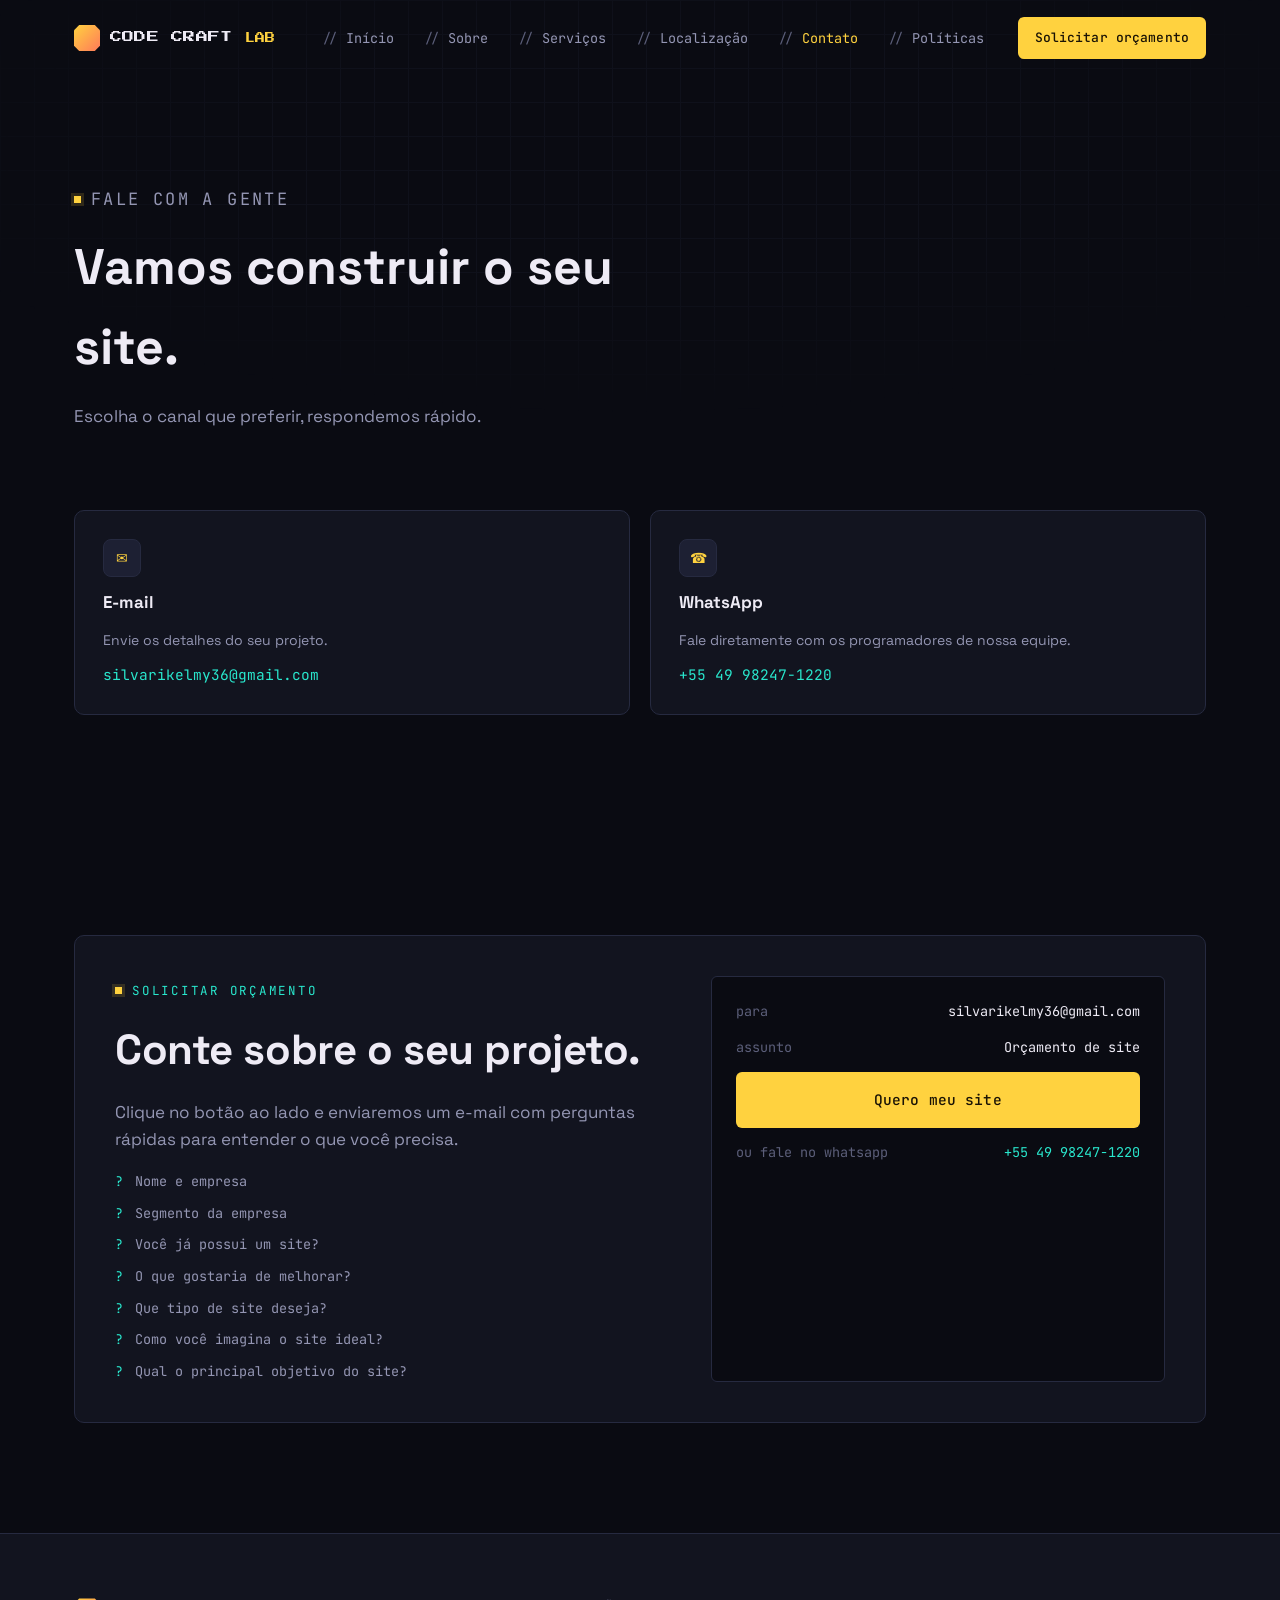
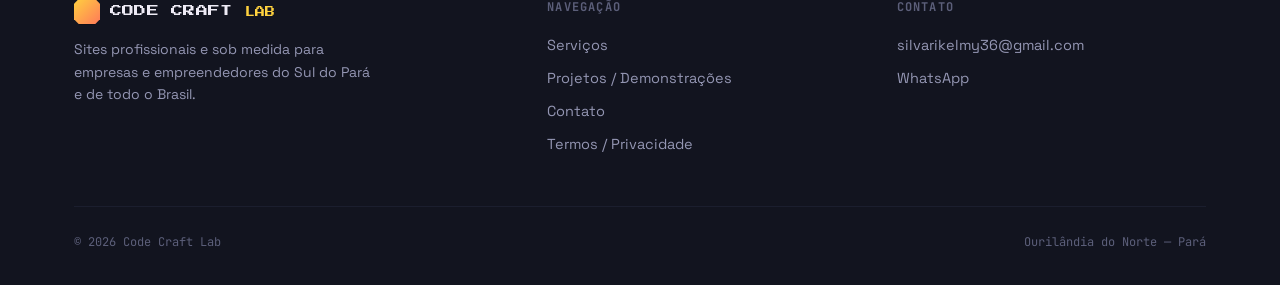
==== contato.html @ 71722f75 "Add files via upload" ====
<!DOCTYPE html>
<html lang="pt-BR">
<head>
<meta charset="UTF-8">
<meta name="viewport" content="width=device-width, initial-scale=1.0">
<title>Contato — Code Craft Lab</title>
<meta name="description" content="Fale com a Code Craft Lab por e-mail ou WhatsApp e solicite um orçamento para o seu site.">
<link rel="preconnect" href="https://fonts.googleapis.com">
<link rel="preconnect" href="https://fonts.gstatic.com" crossorigin>
<link href="https://fonts.googleapis.com/css2?family=Press+Start+2P&family=Space+Grotesk:wght@400;500;600;700&family=JetBrains+Mono:wght@400;500&display=swap" rel="stylesheet">
<link rel="stylesheet" href="css/style.css">
</head>
<body>

<header class="site-header">
  <div class="container nav">
    <a href="index.html" class="brand">
      <span class="brand-mark"></span>
      <span>CODE CRAFT <small>LAB</small></span>
    </a>
    <div class="nav-menu">
      <ul class="nav-links">
        <li><a href="index.html">Início</a></li>
        <li><a href="sobre.html">Sobre</a></li>
        <li><a href="servicos.html">Serviços</a></li>
        <li><a href="localizacao.html">Localização</a></li>
        <li><a href="contato.html" class="active">Contato</a></li>
        <li><a href="politicas.html">Políticas</a></li>
      </ul>
      <a href="index.html#orcamento" class="btn btn-primary btn-small">Solicitar orçamento</a>
    </div>
    <button class="nav-toggle" aria-label="Abrir menu" aria-expanded="false">
      <span></span><span></span><span></span>
    </button>
  </div>
</header>

<main>
  <section class="page-hero">
    <div class="pixel-field"></div>
    <div class="container reveal">
      <p class="eyebrow">Fale com a gente</p>
      <h1>Vamos construir o seu site.</h1>
      <p>Escolha o canal que preferir, respondemos rápido.</p>
    </div>
  </section>

  <section class="section" style="padding-top:0;">
    <div class="container">
      <div class="contact-grid reveal">
        <div class="contact-card">
          <div class="diff-icon">✉</div>
          <h3>E-mail</h3>
          <p style="color:var(--ink-muted);font-size:14px;">Envie os detalhes do seu projeto.</p>
          <a href="mailto:silvarikelmy36@gmail.com">silvarikelmy36@gmail.com</a>
        </div>
        <div class="contact-card">
          <div class="diff-icon">☎</div>
          <h3>WhatsApp</h3>
          <p style="color:var(--ink-muted);font-size:14px;">Fale diretamente com os programadores de nossa equipe.</p>
          <a href="https://wa.me/5549982471220" target="_blank" rel="noopener">+55 49 98247-1220</a>
        </div>
  <!-- futuro insta do code
        <div class="contact-card">
          <div class="diff-icon">◎</div>
          <h3>Instagram</h3>
          <p style="color:var(--ink-muted);font-size:14px;">Acompanhe projetos e bastidores.</p>
          <a href="https://instagram.com" target="_blank" rel="noopener">@codecraftlab</a>
        </div>
  -->
      </div>
    </div>
  </section> 
  
  <section class="section">
    <div class="container">
      <div class="quote-card reveal-scale">
        <div>
          <p class="eyebrow">Solicitar orçamento</p>
          <h2 class="section-title">Conte sobre o seu projeto.</h2>
          <p class="section-sub">Clique no botão ao lado e enviaremos um e-mail com perguntas rápidas para entender o que você precisa.</p>
          <ul class="quote-questions">
            <li>Nome e empresa</li>
            <li>Segmento da empresa</li>
            <li>Você já possui um site?</li>
            <li>O que gostaria de melhorar?</li>
            <li>Que tipo de site deseja?</li>
            <li>Como você imagina o site ideal?</li>
            <li>Qual o principal objetivo do site?</li>
          </ul>
        </div>
        <div class="quote-panel">
          <div class="row"><span>para</span><span>silvarikelmy36@gmail.com</span></div>
          <div class="row"><span>assunto</span><span>Orçamento de site</span></div>
          <a href="#" data-quote-link class="btn btn-primary btn-block">Quero meu site</a>
          <div class="row"><span>ou fale no whatsapp</span><a href="https://wa.me/5549982471220" target="_blank" rel="noopener">+55 49 98247-1220</a></div>
        </div>
      </div>
    </div>
  </section>
</main>

<footer class="site-footer">
  <div class="container">
    <div class="footer-grid">
      <div class="footer-brand">
        <div class="brand"><span class="brand-mark"></span><span>CODE CRAFT <small>LAB</small></span></div>
        <p>Sites profissionais e sob medida para empresas e empreendedores do Sul do Pará e de todo o Brasil.</p>
      </div>
      <div class="footer-col">
        <h4>Navegação</h4>
        <a href="servicos.html">Serviços</a>
        <a href="index.html#projetos">Projetos / Demonstrações</a>
        <a href="contato.html">Contato</a>
        <a href="politicas.html">Termos / Privacidade</a>
      </div>
      <div class="footer-col">
        <h4>Contato</h4>
        <a href="mailto:silvarikelmy36@gmail.com">silvarikelmy36@gmail.com</a>
        <a href="https://wa.me/5549982471220" target="_blank" rel="noopener">WhatsApp</a>
    <!--<a href="https://instagram.com" target="_blank" rel="noopener">Instagram</a>
    -->
      </div>
    </div>
    <div class="footer-bottom">
      <span>© <span data-year></span> Code Craft Lab</span>
      <span>Ourilândia do Norte — Pará</span>
    </div>
  </div>
</footer>

<script src="js/main.js"></script>
</body>
</html>
---- css/style.css ----
/* ============================================================
   CODE CRAFT LAB — design tokens
   Palette derived from a code-editor syntax theme:
   void background, coral "keyword", cyan "string", gold "pixel-block"
   ============================================================ */
:root{
  --bg-void:      #0a0b12;
  --bg-panel:     #12141f;
  --bg-panel-2:   #171a29;
  --bg-raised:    #1d2033;
  --line:         #262a40;
  --line-soft:    #1b1e2e;

  --ink:          #eeebf5;
  --ink-muted:    #9496b3;
  --ink-faint:    #5c5f7a;

  --coral:        #ff7a59;   /* keyword */
  --coral-dim:    #b6543d;
  --cyan:         #29e7cd;   /* string */
  --cyan-dim:     #1c9c8b;
  --gold:         #ffd23f;   /* pixel-block accent */
  --gold-dim:     #b99423;
  --violet:       #8b7dff;   /* comment / secondary */

  --font-pixel:   'Press Start 2P', monospace;
  --font-display: 'Space Grotesk', sans-serif;
  --font-body:    'Space Grotesk', sans-serif;
  --font-mono:    'JetBrains Mono', monospace;

  --container: 1180px;
  --radius: 10px;
  --radius-sm: 6px;

  --ease: cubic-bezier(.22,.9,.28,1);
}

*,*::before,*::after{ box-sizing:border-box; }
html{ scroll-behavior:smooth; }
@media (prefers-reduced-motion: reduce){
  html{ scroll-behavior:auto; }
  *,*::before,*::after{ animation-duration:.001ms !important; animation-iteration-count:1 !important; transition-duration:.001ms !important; scroll-behavior:auto !important; }
}

body{
  margin:0;
  background:var(--bg-void);
  color:var(--ink);
  font-family:var(--font-body);
  font-size:16px;
  line-height:1.6;
  -webkit-font-smoothing:antialiased;
  overflow-x:hidden;
}

img,svg{ display:block; max-width:100%; }
a{ color:inherit; text-decoration:none; }
ul{ margin:0; padding:0; list-style:none; }
h1,h2,h3,h4,p{ margin:0; }
button{ font-family:inherit; cursor:pointer; }

.container{
  width:100%;
  max-width:var(--container);
  margin:0 auto;
  padding:0 24px;
}

/* faint pixel-grid backdrop used behind dark sections */
.pixel-field{
  position:absolute; inset:0;
  background-image:
    linear-gradient(var(--line-soft) 1px, transparent 1px),
    linear-gradient(90deg, var(--line-soft) 1px, transparent 1px);
  background-size:34px 34px;
  opacity:.35;
  mask-image:radial-gradient(ellipse 70% 60% at 50% 30%, #000 40%, transparent 85%);
  pointer-events:none;
}

.eyebrow{
  display:inline-flex; align-items:center; gap:10px;
  font-family:var(--font-mono);
  font-size:12.5px;
  letter-spacing:.14em;
  text-transform:uppercase;
  color:var(--cyan);
}
.eyebrow::before{
  content:"";
  width:7px; height:7px;
  background:var(--gold);
  box-shadow:0 0 0 3px rgba(255,210,63,.15);
}

.section{ position:relative; padding:110px 0; }
.section-head{ max-width:640px; margin-bottom:56px; }
.section-title{
  font-family:var(--font-display);
  font-weight:700;
  font-size:clamp(28px,4vw,42px);
  letter-spacing:-.01em;
  margin-top:14px;
}
.section-sub{
  margin-top:16px;
  color:var(--ink-muted);
  font-size:17px;
  max-width:52ch;
}

/* reveal-on-scroll */
.reveal{ opacity:0; transform:translateY(28px); transition:opacity .7s var(--ease), transform .7s var(--ease); }
.reveal.is-visible{ opacity:1; transform:translateY(0); }
.reveal-scale{ opacity:0; transform:scale(.94); transition:opacity .7s var(--ease), transform .7s var(--ease); }
.reveal-scale.is-visible{ opacity:1; transform:scale(1); }

/* ---------- buttons ---------- */
.btn{
  display:inline-flex; align-items:center; justify-content:center; gap:10px;
  padding:15px 26px;
  border-radius:var(--radius-sm);
  font-family:var(--font-mono);
  font-size:14.5px;
  font-weight:500;
  letter-spacing:.01em;
  border:1px solid transparent;
  transition:transform .25s var(--ease), box-shadow .25s var(--ease), background .25s var(--ease), border-color .25s var(--ease);
  white-space:nowrap;
}
.btn-primary{
  background:var(--gold);
  color:#1a1305;
  box-shadow:0 0 0 0 rgba(255,210,63,.5);
}
.btn-primary:hover{ transform:translateY(-2px); box-shadow:0 10px 24px -8px rgba(255,210,63,.55); }
.btn-primary:active{ transform:translateY(0); }
.btn-ghost{
  background:transparent;
  color:var(--ink);
  border-color:var(--line);
}
.btn-ghost:hover{ border-color:var(--cyan); color:var(--cyan); transform:translateY(-2px); }
.btn-small{ padding:10px 16px; font-size:13px; }
.btn-block{ width:100%; }

/* ---------- header ---------- */
.site-header{
  position:fixed; top:0; left:0; right:0; z-index:100;
  border-bottom:1px solid transparent;
  transition:background .35s var(--ease), border-color .35s var(--ease), backdrop-filter .35s var(--ease);
}
.site-header.is-scrolled{
  background:rgba(10,11,18,.82);
  backdrop-filter:blur(10px);
  border-color:var(--line);
}
.nav{
  display:flex; align-items:center; justify-content:space-between;
  height:76px;
}
.brand{
  display:flex; align-items:center; gap:10px;
  font-family:var(--font-pixel);
  font-size:12px;
  letter-spacing:.02em;
}
.brand-mark{
  width:26px; height:26px;
  background:
    linear-gradient(135deg, var(--gold), var(--coral));
  position:relative;
  box-shadow:
    3px 0 0 0 var(--bg-void), -3px 0 0 0 var(--bg-void),
    0 3px 0 0 var(--bg-void), 0 -3px 0 0 var(--bg-void);
  clip-path:polygon(20% 0,80% 0,100% 20%,100% 80%,80% 100%,20% 100%,0 80%,0 20%);
}
.brand span{ color:var(--ink); }
.brand small{ color:var(--gold); }

.nav-menu{ display:flex; align-items:center; gap:34px; }
.nav-links{ display:flex; align-items:center; gap:30px; }
.nav-links a{
  font-family:var(--font-mono);
  font-size:13.5px;
  color:var(--ink-muted);
  position:relative;
  padding:4px 0;
  transition:color .2s;
}
.nav-links a::before{ content:"// "; color:var(--ink-faint); }
.nav-links a:hover,.nav-links a.active{ color:var(--ink); }
.nav-links a.active{ color:var(--gold); }

.nav-toggle{
  display:none;
  width:38px; height:38px;
  border:1px solid var(--line);
  border-radius:var(--radius-sm);
  background:var(--bg-panel);
  align-items:center; justify-content:center;
  flex-direction:column; gap:5px;
}
.nav-toggle span{ width:16px; height:2px; background:var(--ink); transition:transform .25s, opacity .25s; }
.nav-toggle.is-open span:nth-child(1){ transform:translateY(7px) rotate(45deg); }
.nav-toggle.is-open span:nth-child(2){ opacity:0; }
.nav-toggle.is-open span:nth-child(3){ transform:translateY(-7px) rotate(-45deg); }

@media (max-width:860px){
  .nav-toggle{ display:flex; }
  .nav-menu{
    position:fixed; top:76px; left:0; right:0;
    background:var(--bg-panel);
    border-bottom:1px solid var(--line);
    flex-direction:column; align-items:stretch;
    padding:22px 24px 28px;
    gap:22px;
    transform:translateY(-12px);
    opacity:0; visibility:hidden;
    transition:opacity .25s var(--ease), transform .25s var(--ease), visibility .25s;
  }
  .nav-menu.is-open{ opacity:1; transform:translateY(0); visibility:visible; }
  .nav-links{ flex-direction:column; align-items:flex-start; gap:16px; }
  .nav-menu .btn{ width:100%; }
}

/* ---------- hero ---------- */
.hero{
  position:relative;
  min-height:100svh;
  display:flex; align-items:center;
  padding-top:76px;
  overflow:hidden;
}
.hero-inner{
  position:relative; z-index:2;
  width:100%;
  padding:64px 0 96px;
  display:flex; flex-direction:column; align-items:center;
  text-align:center;
}
.hero-glow{
  position:absolute; z-index:0;
  width:900px; height:900px; left:50%; top:-260px;
  transform:translateX(-50%);
  background:radial-gradient(circle, rgba(255,210,63,.10), rgba(41,231,205,.06) 45%, transparent 70%);
  pointer-events:none;
}

.hero-logo{
  --tilt-x:0deg; --tilt-y:0deg;
  perspective:900px;
  margin-bottom:34px;
}
.hero-logo-inner{
  transform:rotateX(var(--tilt-y)) rotateY(var(--tilt-x));
  transition:transform .15s ease-out;
  display:inline-flex; flex-direction:column; align-items:flex-start;
  animation:float 6s ease-in-out infinite;
}
@keyframes float{
  0%,100%{ transform:rotateX(var(--tilt-y)) rotateY(var(--tilt-x)) translateY(0); }
  50%{ transform:rotateX(var(--tilt-y)) rotateY(var(--tilt-x)) translateY(-10px); }
}
.pixel-line{
  font-family:var(--font-pixel);
  line-height:1;
  letter-spacing:.02em;
  color:var(--ink);
  font-size:clamp(34px,8.6vw,84px);
  text-shadow:
    1px 1px 0 var(--gold-dim), 2px 2px 0 var(--gold-dim), 3px 3px 0 var(--gold-dim),
    4px 4px 0 var(--gold-dim), 5px 5px 0 var(--gold-dim), 6px 6px 0 var(--gold-dim),
    7px 7px 0 rgba(0,0,0,.55), 8px 8px 18px rgba(0,0,0,.5);
  opacity:0;
  animation:blockIn .6s var(--ease) forwards;
}
.craft-t{
  display:inline-block;
  position:relative;
  left:-0.4em;
}
.pixel-line--craft{
  color:var(--bg-void);
  -webkit-text-stroke:2px var(--ink);
  text-shadow:
    1px 1px 0 var(--cyan-dim), 2px 2px 0 var(--cyan-dim), 3px 3px 0 var(--cyan-dim),
    4px 4px 0 var(--cyan-dim), 5px 5px 0 var(--cyan-dim), 6px 6px 0 var(--cyan-dim),
    7px 7px 0 rgba(0,0,0,.55), 8px 8px 18px rgba(0,0,0,.5);
  animation-delay:.18s;
  margin-top:.05em;
}
.pixel-line--lab{
  align-self:flex-end;
  margin-top:-10px;
  font-size:clamp(13px,2.4vw,22px);
  color:var(--coral);
  text-shadow:2px 2px 0 var(--coral-dim), 4px 4px 10px rgba(0,0,0,.5);
  animation-delay:.36s;
}
@keyframes blockIn{
  0%{ opacity:0; transform:translateY(18px) scale(.92); filter:blur(2px); }
  100%{ opacity:1; transform:translateY(0) scale(1); filter:blur(0); }
}

.pixel-particle{
  position:absolute;
  width:10px; height:10px;
  background:var(--gold);
  opacity:.55;
  animation:drift 9s linear infinite;
  pointer-events:none;
}
.pixel-particle:nth-child(2n){ background:var(--cyan); width:7px; height:7px; }
.pixel-particle:nth-child(3n){ background:var(--coral); width:13px; height:13px; }
@keyframes drift{
  0%{ transform:translateY(0) rotate(0deg); opacity:0; }
  10%{ opacity:.6; }
  90%{ opacity:.5; }
  100%{ transform:translateY(-420px) rotate(90deg); opacity:0; }
}

.hero-headline{
  font-size:clamp(24px,4.2vw,40px);
  font-weight:700;
  max-width:16ch;
  margin-top:8px;
  letter-spacing:-.01em;
}
.hero-sub{
  margin-top:20px;
  color:var(--ink-muted);
  font-size:17.5px;
  max-width:52ch;
}
.hero-ctas{ display:flex; gap:16px; margin-top:38px; flex-wrap:wrap; justify-content:center; }
.hero-scroll{
  margin-top:64px;
  display:flex; flex-direction:column; align-items:center; gap:8px;
  color:var(--ink-faint);
  font-family:var(--font-mono);
  font-size:11.5px;
  letter-spacing:.14em;
  text-transform:uppercase;
}
.hero-scroll::after{
  content:"";
  width:1px; height:34px;
  background:linear-gradient(var(--gold), transparent);
  animation:scrollLine 2s ease-in-out infinite;
}
@keyframes scrollLine{ 0%,100%{ opacity:.2; } 50%{ opacity:1; } }

/* ---------- code editor demo ---------- */
.editor{
  background:var(--bg-panel);
  border:1px solid var(--line);
  border-radius:var(--radius);
  overflow:hidden;
  box-shadow:0 30px 60px -30px rgba(0,0,0,.7);
}
.editor-chrome{
  display:flex; align-items:center; gap:10px;
  padding:12px 16px;
  background:var(--bg-panel-2);
  border-bottom:1px solid var(--line);
}
.dot{ width:10px; height:10px; border-radius:50%; }
.dot--r{ background:#ff5f56; } .dot--y{ background:#ffbd2e; } .dot--g{ background:#27c93f; }
.editor-file{
  margin-left:10px;
  font-family:var(--font-mono);
  font-size:12.5px;
  color:var(--ink-muted);
  display:flex; align-items:center; gap:6px;
}
.editor-file::before{ content:"●"; color:var(--cyan); font-size:8px; }
.editor-body{
  display:flex;
  font-family:var(--font-mono);
  font-size:14px;
  line-height:1.75;
  min-height:300px;
}
.editor-gutter{
  padding:22px 14px;
  color:var(--ink-faint);
  text-align:right;
  user-select:none;
  border-right:1px solid var(--line-soft);
}
.editor-code{
  padding:22px 24px;
  white-space:pre;
  color:var(--ink);
  overflow-x:auto;
  flex:1;
}
.tok-kw{ color:var(--coral); }
.tok-str{ color:var(--cyan); }
.tok-tag{ color:var(--gold); }
.tok-com{ color:var(--ink-faint); font-style:italic; }
.tok-fn{ color:var(--violet); }
.caret{
  display:inline-block; width:8px; height:1.1em; background:var(--gold);
  vertical-align:text-bottom;
  animation:blink 1s step-end infinite;
}
@keyframes blink{ 50%{ opacity:0; } }

/* ---------- browser-window showcase ---------- */
.showcase-grid{
  display:grid;
  grid-template-columns:repeat(2,1fr);
  gap:28px;
}
@media (max-width:760px){ .showcase-grid{ grid-template-columns:1fr; } }

.browser-window{
  background:var(--bg-panel);
  border:1px solid var(--line);
  border-radius:var(--radius);
  overflow:hidden;
  transition:transform .5s var(--ease), border-color .3s;
}
.browser-window:hover{ transform:translateY(-6px); border-color:var(--cyan-dim); }
.browser-chrome{
  display:flex; align-items:center; gap:10px;
  padding:10px 14px;
  background:var(--bg-panel-2);
  border-bottom:1px solid var(--line);
}
.browser-url{
  flex:1; margin-left:8px;
  background:var(--bg-void);
  border:1px solid var(--line);
  border-radius:20px;
  padding:5px 12px;
  font-family:var(--font-mono);
  font-size:11.5px;
  color:var(--ink-faint);
}
.browser-canvas{ height:220px; position:relative; overflow:hidden; }
.mock{ position:absolute; inset:0; }

/* institutional mock */
.mock--inst{ background:linear-gradient(160deg,#171a29,#0e0f18); padding:16px; }
.mock--inst .m-nav{ display:flex; justify-content:space-between; margin-bottom:14px; }
.mock--inst .m-bar{ height:6px; border-radius:2px; background:var(--line); }
.mock--inst .m-logo{ width:40px; }
.mock--inst .m-links{ display:flex; gap:8px; width:110px; }
.mock--inst .m-hero{ display:flex; gap:14px; align-items:center; }
.mock--inst .m-txt{ flex:1; }
.mock--inst .m-txt .m-bar{ margin-bottom:8px; }
.mock--inst .m-img{ width:90px; height:64px; border-radius:6px; background:linear-gradient(135deg,var(--gold-dim),var(--coral-dim)); }

/* vídeo dentro da janela do navegador */
.showcase-video{
  position:absolute;
  inset:0;
  width:100%;
  height:100%;
  object-fit:cover;
}

/* hotel mock */
.mock--hotel{ background:#0e0f18; }
.mock--hotel .m-hero-img{ height:130px; background:linear-gradient(120deg,#1c3a3f,#0e0f18 70%),linear-gradient(60deg,var(--cyan-dim),transparent); }
.mock--hotel .m-book{
  margin:-24px 16px 0; position:relative;
  background:var(--bg-raised); border:1px solid var(--line); border-radius:8px;
  padding:12px; display:flex; gap:8px;
}
.mock--hotel .m-field{ flex:1; height:16px; background:var(--line); border-radius:4px; }
.mock--hotel .m-cta{ width:52px; height:16px; background:var(--gold); border-radius:4px; }
.mock--hotel .m-stars{ margin:14px 16px 0; color:var(--gold); font-size:11px; letter-spacing:2px; }

/* ecommerce mock */
.mock--shop{ background:#0e0f18; padding:16px; }
.mock--shop .m-grid{ display:grid; grid-template-columns:repeat(3,1fr); gap:8px; margin-top:6px; }
.mock--shop .m-card{ background:var(--bg-raised); border-radius:6px; padding:6px; }
.mock--shop .m-thumb{ height:44px; border-radius:4px; margin-bottom:6px; }
.mock--shop .m-thumb:nth-child(1){ background:linear-gradient(135deg,var(--cyan-dim),transparent); }
.mock--shop .m-price{ height:6px; width:60%; background:var(--gold); border-radius:2px; }

/* landing mock */
.mock--landing{ background:radial-gradient(circle at 30% 20%, rgba(139,125,255,.18), transparent 55%),#0e0f18; padding:20px; text-align:center; }
.mock--landing .m-bar{ margin:0 auto 10px; }
.mock--landing .m-cta-pill{ margin:14px auto 0; width:96px; height:22px; border-radius:20px; background:var(--gold); }

.showcase-caption{
  padding:14px 18px 18px;
  display:flex; align-items:center; justify-content:space-between;
}
.showcase-caption h3{ font-family:var(--font-display); font-size:16px; }
.showcase-caption span{ font-family:var(--font-mono); font-size:11px; color:var(--ink-faint); }

/* ---------- problem / solution ---------- */
.ps-grid{ display:grid; grid-template-columns:1fr 1fr; gap:50px; align-items:center; }
@media (max-width:860px){ .ps-grid{ grid-template-columns:1fr; gap:36px; } }
.ps-problems{ display:flex; flex-direction:column; gap:14px; }
.ps-problem{
  padding:18px 20px;
  background:var(--bg-panel);
  border:1px solid var(--line);
  border-left:3px solid var(--coral);
  border-radius:var(--radius-sm);
  font-family:var(--font-mono);
  font-size:15px;
  color:var(--ink-muted);
}
.ps-arrow{
  display:flex; align-items:center; justify-content:center;
  color:var(--gold); font-family:var(--font-mono); font-size:22px;
}
.ps-solution{
  background:linear-gradient(165deg, var(--bg-raised), var(--bg-panel));
  border:1px solid var(--line);
  border-radius:var(--radius);
  padding:34px;
}
.ps-solution .eyebrow{ margin-bottom:14px; }
.ps-solution p{ color:var(--ink-muted); margin-top:14px; font-size:16px; }

/* ---------- services ---------- */
.services-grid{
  display:grid;
  grid-template-columns:repeat(auto-fit,minmax(230px,1fr));
  gap:1px;
  background:var(--line);
  border:1px solid var(--line);
  border-radius:var(--radius);
  overflow:hidden;
}
.service-card{
  background:var(--bg-panel);
  padding:28px 24px;
  transition:background .3s;
}
.service-card:hover{ background:var(--bg-panel-2); }
.service-tag{
  font-family:var(--font-mono);
  font-size:11px;
  color:var(--ink-faint);
  letter-spacing:.08em;
}
.service-card h3{ font-family:var(--font-display); font-size:19px; margin-top:10px; }
.service-card p{ color:var(--ink-muted); font-size:14.5px; margin-top:8px; }

/* ---------- differentials ---------- */
.diff-grid{
  display:grid;
  grid-template-columns:repeat(auto-fit,minmax(260px,1fr));
  gap:20px;
}
.diff-card{
  padding:26px;
  background:var(--bg-panel);
  border:1px solid var(--line);
  border-radius:var(--radius);
}
.diff-icon{
  width:38px; height:38px;
  display:flex; align-items:center; justify-content:center;
  background:var(--bg-raised);
  border:1px solid var(--line);
  border-radius:8px;
  color:var(--gold);
  font-family:var(--font-mono);
  font-size:14px;
  margin-bottom:16px;
}
.diff-card h3{ font-family:var(--font-display); font-size:17px; }
.diff-card p{ color:var(--ink-muted); font-size:14.5px; margin-top:8px; }

/* ---------- process ---------- */
.process-track{ position:relative; display:flex; flex-direction:column; gap:0; }
.process-step{
  display:grid; grid-template-columns:90px 1fr; gap:24px;
  padding:26px 0;
  border-top:1px solid var(--line-soft);
}
.process-step:last-child{ border-bottom:1px solid var(--line-soft); }
.process-num{
  font-family:var(--font-pixel);
  font-size:22px;
  color:var(--bg-void);
  -webkit-text-stroke:1.5px var(--gold);
}
.process-step h3{ font-family:var(--font-display); font-size:19px; }
.process-step p{ color:var(--ink-muted); margin-top:6px; font-size:14.5px; max-width:56ch; }

/* ---------- quote / orçamento ---------- */
.quote-card{
  background:var(--bg-panel);
  border:1px solid var(--line);
  border-radius:var(--radius);
  padding:40px;
  display:grid;
  grid-template-columns:1.1fr .9fr;
  gap:40px;
}
@media (max-width:860px){ .quote-card{ grid-template-columns:1fr; padding:26px; } }
.quote-questions{ display:flex; flex-direction:column; gap:10px; margin-top:18px; }
.quote-questions li{
  font-family:var(--font-mono); font-size:13.5px; color:var(--ink-muted);
  padding-left:20px; position:relative;
}
.quote-questions li::before{ content:"?"; position:absolute; left:0; color:var(--cyan); }
.quote-panel{
  background:var(--bg-void);
  border:1px solid var(--line);
  border-radius:var(--radius-sm);
  padding:24px;
  display:flex; flex-direction:column; gap:14px;
}
.quote-panel .row{ display:flex; align-items:center; justify-content:space-between; gap:12px; font-family:var(--font-mono); font-size:13.5px; }
.quote-panel .row span:first-child{ color:var(--ink-faint); }
.quote-panel .row a{ color:var(--cyan); }
.quote-panel .row a:hover{ text-decoration:underline; }

/* ---------- final CTA ---------- */
.final-cta{
  position:relative;
  text-align:center;
  padding:120px 0;
  overflow:hidden;
}
.final-cta h2{
  font-family:var(--font-display);
  font-weight:700;
  font-size:clamp(28px,5vw,48px);
  max-width:18ch;
  margin:0 auto;
  letter-spacing:-.01em;
}
.final-cta p{ margin-top:18px; color:var(--ink-muted); font-size:17px; }
.final-cta .hero-ctas{ margin-top:36px; }

/* ---------- location ---------- */
.location-wrap{ display:grid; grid-template-columns:1fr 1fr; gap:50px; align-items:center; }
@media (max-width:860px){ .location-wrap{ grid-template-columns:1fr; } }
.location-visual{
  aspect-ratio:4/3;
  border-radius:var(--radius);
  border:1px solid var(--line);
  background:var(--bg-panel);
  position:relative;
  overflow:hidden;
}
.location-visual .pixel-field{ opacity:.5; }
.location-pin{
  position:absolute; top:46%; left:52%;
  transform:translate(-50%,-50%);
  display:flex; flex-direction:column; align-items:center;
}
.location-pin .dot-pin{
  width:16px; height:16px; background:var(--coral);
  clip-path:polygon(20% 0,80% 0,100% 20%,100% 80%,80% 100%,20% 100%,0 80%,0 20%);
  box-shadow:0 0 0 6px rgba(255,122,89,.15);
  animation:pulse 2s ease-in-out infinite;
}
@keyframes pulse{ 0%,100%{ box-shadow:0 0 0 6px rgba(255,122,89,.15); } 50%{ box-shadow:0 0 0 12px rgba(255,122,89,.05); } }
.location-pin span{
  margin-top:10px; font-family:var(--font-mono); font-size:11px; color:var(--ink-muted);
  background:var(--bg-void); border:1px solid var(--line); padding:4px 8px; border-radius:4px; white-space:nowrap;
}

/* ---------- contact ---------- */
.contact-grid{ display:grid; grid-template-columns:repeat(auto-fit,minmax(240px,1fr)); gap:20px; }
.contact-card{
  padding:28px;
  background:var(--bg-panel);
  border:1px solid var(--line);
  border-radius:var(--radius);
  display:flex; flex-direction:column; gap:12px;
}
.contact-card .diff-icon{ margin-bottom:0; }
.contact-card h3{ font-family:var(--font-display); font-size:17px; }
.contact-card a{ color:var(--cyan); font-family:var(--font-mono); font-size:14.5px; }
.contact-card a:hover{ text-decoration:underline; }

/* ---------- generic page hero (inner pages) ---------- */
.page-hero{
  padding:170px 0 80px;
  position:relative;
}
.page-hero h1{
  font-family:var(--font-display); font-weight:700;
  font-size:clamp(30px,5vw,50px);
  margin-top:14px;
  max-width:18ch;
}
.page-hero p{ margin-top:16px; color:var(--ink-muted); font-size:17px; max-width:56ch; }

/* ---------- about page ---------- */
.about-grid{ display:grid; grid-template-columns:1fr 1fr; gap:60px; align-items:start; }
@media (max-width:860px){ .about-grid{ grid-template-columns:1fr; gap:36px; } }
.about-body p{ color:var(--ink-muted); font-size:16.5px; margin-bottom:16px; }
.about-values{ display:flex; flex-direction:column; gap:16px; }
.about-value{ display:flex; gap:14px; align-items:flex-start; }
.about-value .num{ font-family:var(--font-pixel); font-size:12px; color:var(--gold); margin-top:3px; }
.about-value h4{ font-family:var(--font-display); font-size:15.5px; }
.about-value p{ color:var(--ink-muted); font-size:14px; margin-top:4px; }

/* ---------- policy page ---------- */
.policy-block{ max-width:760px; margin:0 auto 56px; }
.policy-block h2{ font-family:var(--font-display); font-size:22px; margin-bottom:14px; }
.policy-block p, .policy-block li{ color:var(--ink-muted); font-size:15px; margin-bottom:10px; }
.policy-block ul{ padding-left:20px; list-style:disc; }
.policy-nav{ display:flex; gap:10px; flex-wrap:wrap; margin-bottom:60px; }
.policy-nav a{
  font-family:var(--font-mono); font-size:13px; padding:8px 14px;
  border:1px solid var(--line); border-radius:20px; color:var(--ink-muted);
}
.policy-nav a:hover{ color:var(--gold); border-color:var(--gold-dim); }
.policy-note{
  max-width:760px; margin:0 auto 50px; padding:16px 20px;
  border:1px dashed var(--line); border-radius:var(--radius-sm);
  font-family:var(--font-mono); font-size:12.5px; color:var(--ink-faint);
}

/* ---------- footer ---------- */
.site-footer{
  border-top:1px solid var(--line);
  padding:64px 0 32px;
  background:var(--bg-panel);
}
.footer-grid{
  display:grid; grid-template-columns:1.4fr 1fr 1fr;
  gap:40px; padding-bottom:40px;
}
@media (max-width:700px){ .footer-grid{ grid-template-columns:1fr; gap:32px; } }
.footer-brand .brand{ margin-bottom:14px; }
.footer-brand p{ color:var(--ink-muted); font-size:14px; max-width:34ch; }
.footer-col h4{
  font-family:var(--font-mono); font-size:12px; letter-spacing:.1em; text-transform:uppercase;
  color:var(--ink-faint); margin-bottom:16px;
}
.footer-col a{ display:block; color:var(--ink-muted); font-size:14.5px; margin-bottom:10px; }
.footer-col a:hover{ color:var(--gold); }
.footer-bottom{
  display:flex; justify-content:space-between; align-items:center;
  padding-top:26px; border-top:1px solid var(--line-soft);
  font-family:var(--font-mono); font-size:12px; color:var(--ink-faint);
  flex-wrap:wrap; gap:10px;
}

/* ---------- misc utility ---------- */
.center{ text-align:center; }
.mt-lg{ margin-top:56px; }
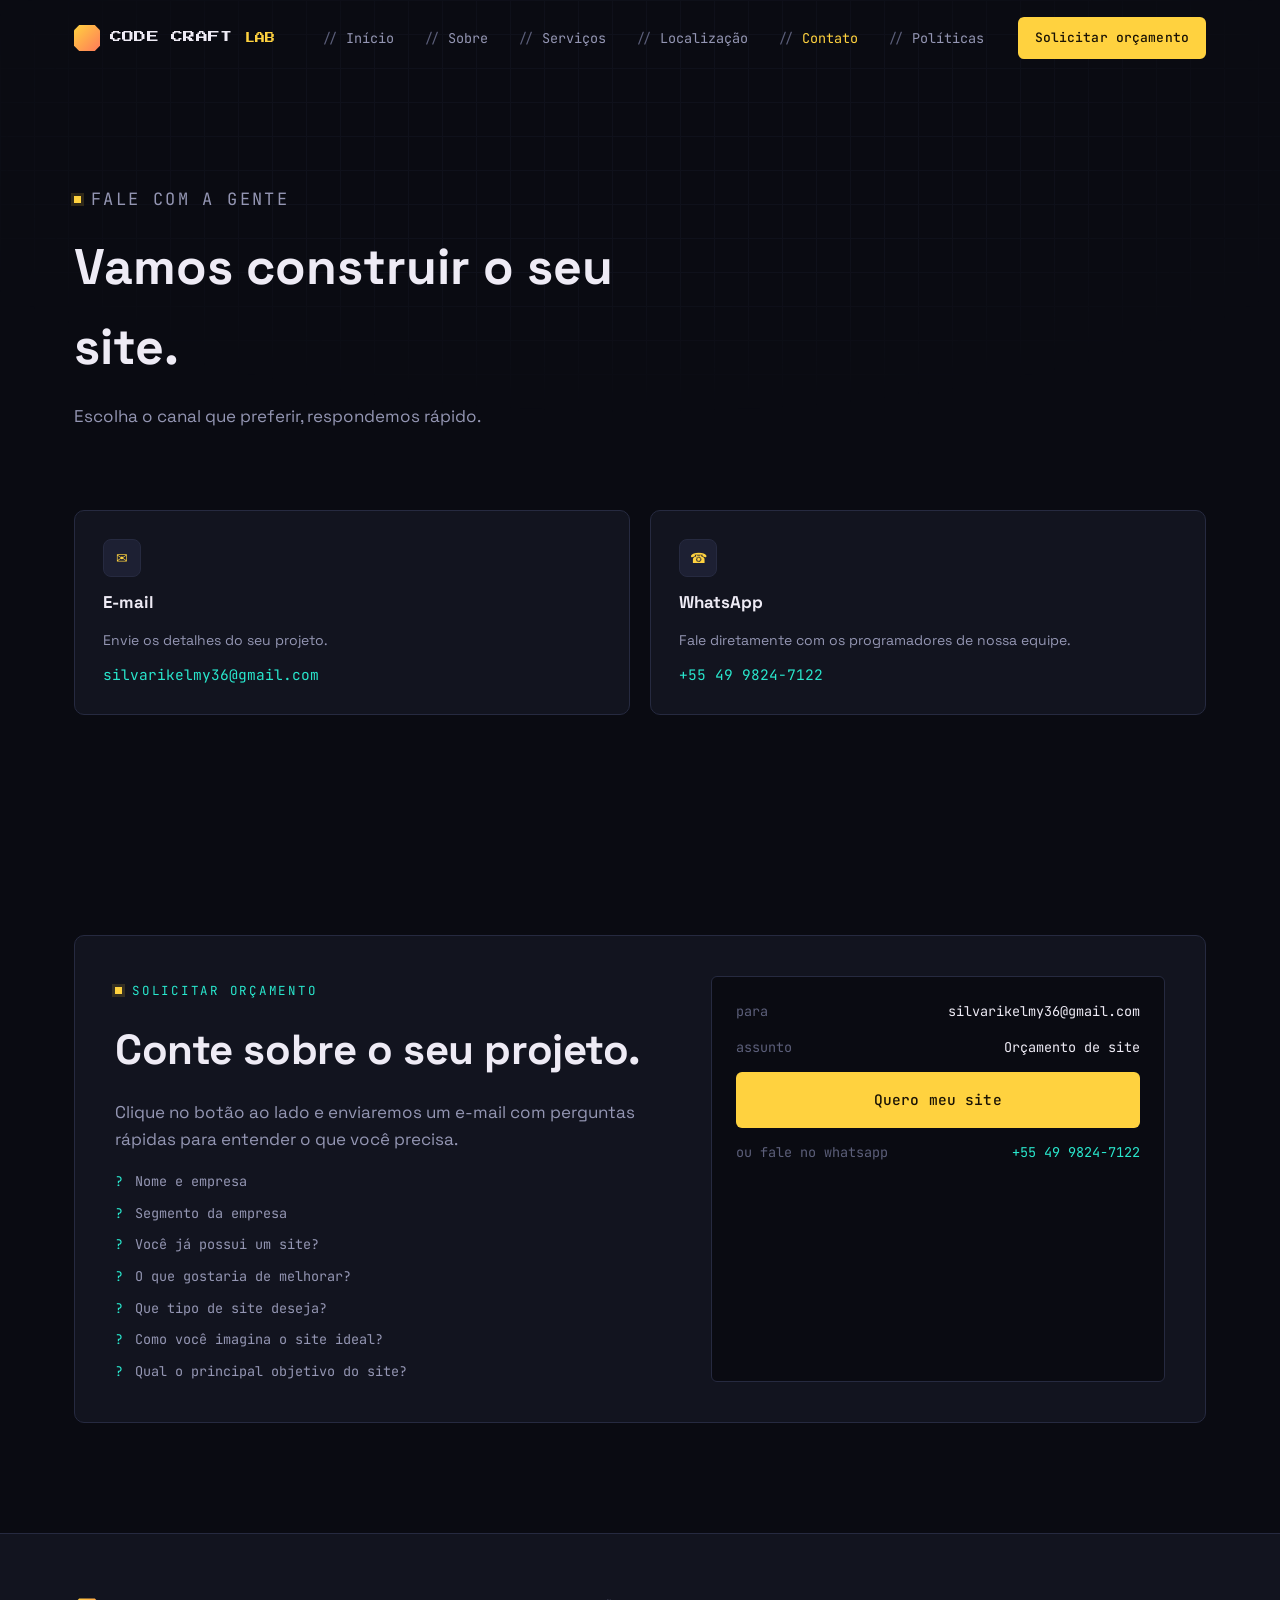
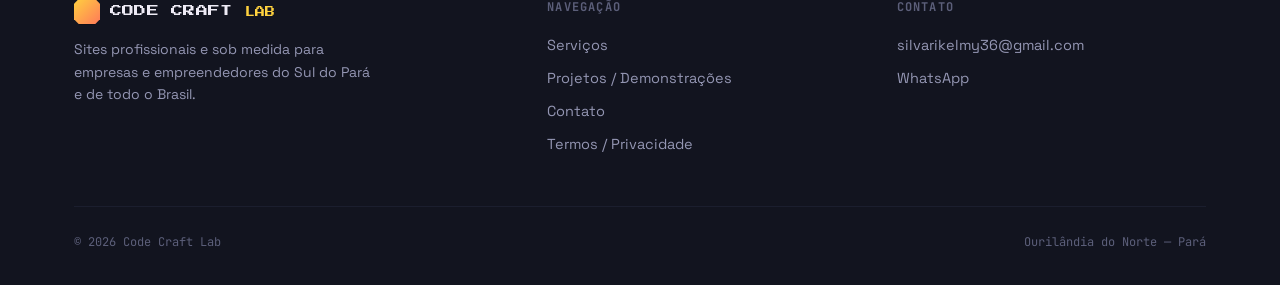
==== commit 0d729f9e: "atualizaçaõ do contato zap" ====
--- a/contato.html
+++ b/contato.html
@@ -58,7 +58,7 @@
           <div class="diff-icon">☎</div>
           <h3>WhatsApp</h3>
           <p style="color:var(--ink-muted);font-size:14px;">Fale diretamente com os programadores de nossa equipe.</p>
-          <a href="https://wa.me/5549982471220" target="_blank" rel="noopener">+55 49 98247-1220</a>
+          <a href="https://wa.me/554998247122" target="_blank" rel="noopener">+55 49 9824-7122</a>
         </div>
   <!-- futuro insta do code
         <div class="contact-card">
@@ -93,7 +93,7 @@
           <div class="row"><span>para</span><span>silvarikelmy36@gmail.com</span></div>
           <div class="row"><span>assunto</span><span>Orçamento de site</span></div>
           <a href="#" data-quote-link class="btn btn-primary btn-block">Quero meu site</a>
-          <div class="row"><span>ou fale no whatsapp</span><a href="https://wa.me/5549982471220" target="_blank" rel="noopener">+55 49 98247-1220</a></div>
+          <div class="row"><span>ou fale no whatsapp</span><a href="https://wa.me/554998247122" target="_blank" rel="noopener">+55 49 9824-7122</a></div>
         </div>
       </div>
     </div>
@@ -117,7 +117,7 @@
       <div class="footer-col">
         <h4>Contato</h4>
         <a href="mailto:silvarikelmy36@gmail.com">silvarikelmy36@gmail.com</a>
-        <a href="https://wa.me/5549982471220" target="_blank" rel="noopener">WhatsApp</a>
+        <a href="https://wa.me/554998247122" target="_blank" rel="noopener">WhatsApp</a>
     <!--<a href="https://instagram.com" target="_blank" rel="noopener">Instagram</a>
     -->
       </div>
